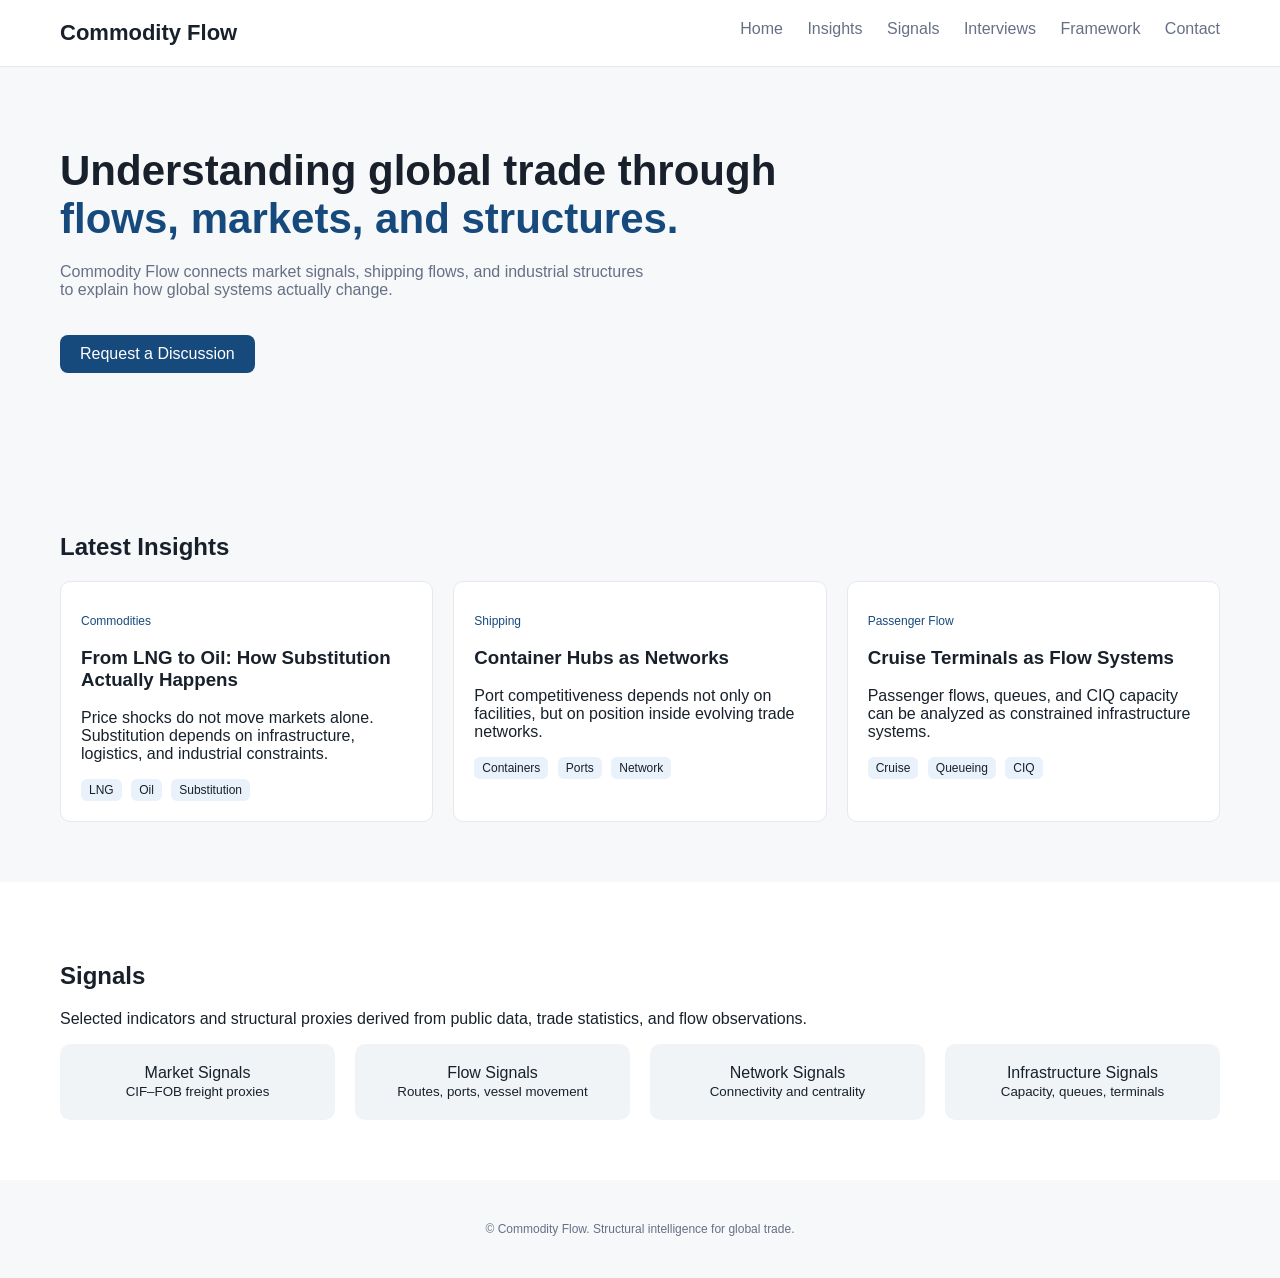
==== public/index.html @ becbda1e "Initial CFI site" ====
<!DOCTYPE html>
<html lang="en">
<head>
  <meta charset="UTF-8">
  <title>Commodity Flow</title>
  <link rel="stylesheet" href="static/css/style.css">
</head>
<body>

<header class="header">
  <div class="logo">Commodity Flow</div>
  <nav>
    <a href="index.html">Home</a>
    <a href="insights.html">Insights</a>
    <a href="signals.html">Signals</a>
    <a href="interviews.html">Interviews</a>
    <a href="framework.html">Framework</a>
    <a href="contact.html">Contact</a>
  </nav>
</header>

<section class="hero">
  <h1>Understanding global trade through<br><span>flows, markets, and structures.</span></h1>
  <p>Commodity Flow connects market signals, shipping flows, and industrial structures to explain how global systems actually change.</p>
  <a class="button" href="contact.html">Request a Discussion</a>
</section>

<section class="section">
  <h2>Latest Insights</h2>
  <div class="cards">
    
    <div class="card">
      <p class="category">Commodities</p>
      <h3>From LNG to Oil: How Substitution Actually Happens</h3>
      <p>Price shocks do not move markets alone. Substitution depends on infrastructure, logistics, and industrial constraints.</p>
      <div>
        
        <span class="tag">LNG</span>
        
        <span class="tag">Oil</span>
        
        <span class="tag">Substitution</span>
        
      </div>
    </div>
    
    <div class="card">
      <p class="category">Shipping</p>
      <h3>Container Hubs as Networks</h3>
      <p>Port competitiveness depends not only on facilities, but on position inside evolving trade networks.</p>
      <div>
        
        <span class="tag">Containers</span>
        
        <span class="tag">Ports</span>
        
        <span class="tag">Network</span>
        
      </div>
    </div>
    
    <div class="card">
      <p class="category">Passenger Flow</p>
      <h3>Cruise Terminals as Flow Systems</h3>
      <p>Passenger flows, queues, and CIQ capacity can be analyzed as constrained infrastructure systems.</p>
      <div>
        
        <span class="tag">Cruise</span>
        
        <span class="tag">Queueing</span>
        
        <span class="tag">CIQ</span>
        
      </div>
    </div>
    
  </div>
</section>

<section class="section light">
  <h2>Signals</h2>
  <p>Selected indicators and structural proxies derived from public data, trade statistics, and flow observations.</p>
  <div class="signal-grid">
    <div class="signal">Market Signals<br><small>CIF–FOB freight proxies</small></div>
    <div class="signal">Flow Signals<br><small>Routes, ports, vessel movement</small></div>
    <div class="signal">Network Signals<br><small>Connectivity and centrality</small></div>
    <div class="signal">Infrastructure Signals<br><small>Capacity, queues, terminals</small></div>
  </div>
</section>

<footer class="footer">
  <p>© Commodity Flow. Structural intelligence for global trade.</p>
</footer>

</body>
</html>
---- public/static/css/style.css ----
body {
  margin: 0;
  font-family: -apple-system, BlinkMacSystemFont, sans-serif;
  background: #f7f8fa;
  color: #18212b;
}

/* Header */
.header {
  background: white;
  padding: 20px 60px;
  display: flex;
  justify-content: space-between;
  border-bottom: 1px solid #e6e8ec;
}

.logo {
  font-weight: bold;
  font-size: 22px;
}

.header a {
  margin-left: 20px;
  text-decoration: none;
  color: #667085;
}

/* Hero */
.hero {
  padding: 80px 60px;
}

.hero h1 {
  font-size: 42px;
  margin: 0;
}

.hero span {
  color: #174a7c;
}

.hero p {
  margin-top: 20px;
  max-width: 600px;
  color: #667085;
}

.button {
  display: inline-block;
  margin-top: 20px;
  padding: 10px 20px;
  background: #174a7c;
  color: white;
  text-decoration: none;
  border-radius: 8px;
}

/* Section */
.section {
  padding: 60px;
}

.section.light {
  background: white;
}

/* Cards */
.cards {
  display: flex;
  gap: 20px;
}

.card {
  background: white;
  padding: 20px;
  border-radius: 10px;
  flex: 1;
  border: 1px solid #e6e8ec;
}

.category {
  font-size: 12px;
  color: #174a7c;
}

.tag {
  display: inline-block;
  background: #e9f2fa;
  padding: 4px 8px;
  margin-right: 5px;
  border-radius: 6px;
  font-size: 12px;
}

/* Signals */
.signal-grid {
  display: flex;
  gap: 20px;
}

.signal {
  background: #f1f4f7;
  padding: 20px;
  border-radius: 10px;
  flex: 1;
  text-align: center;
}

/* Footer */
.footer {
  padding: 30px;
  text-align: center;
  font-size: 12px;
  color: #667085;
}
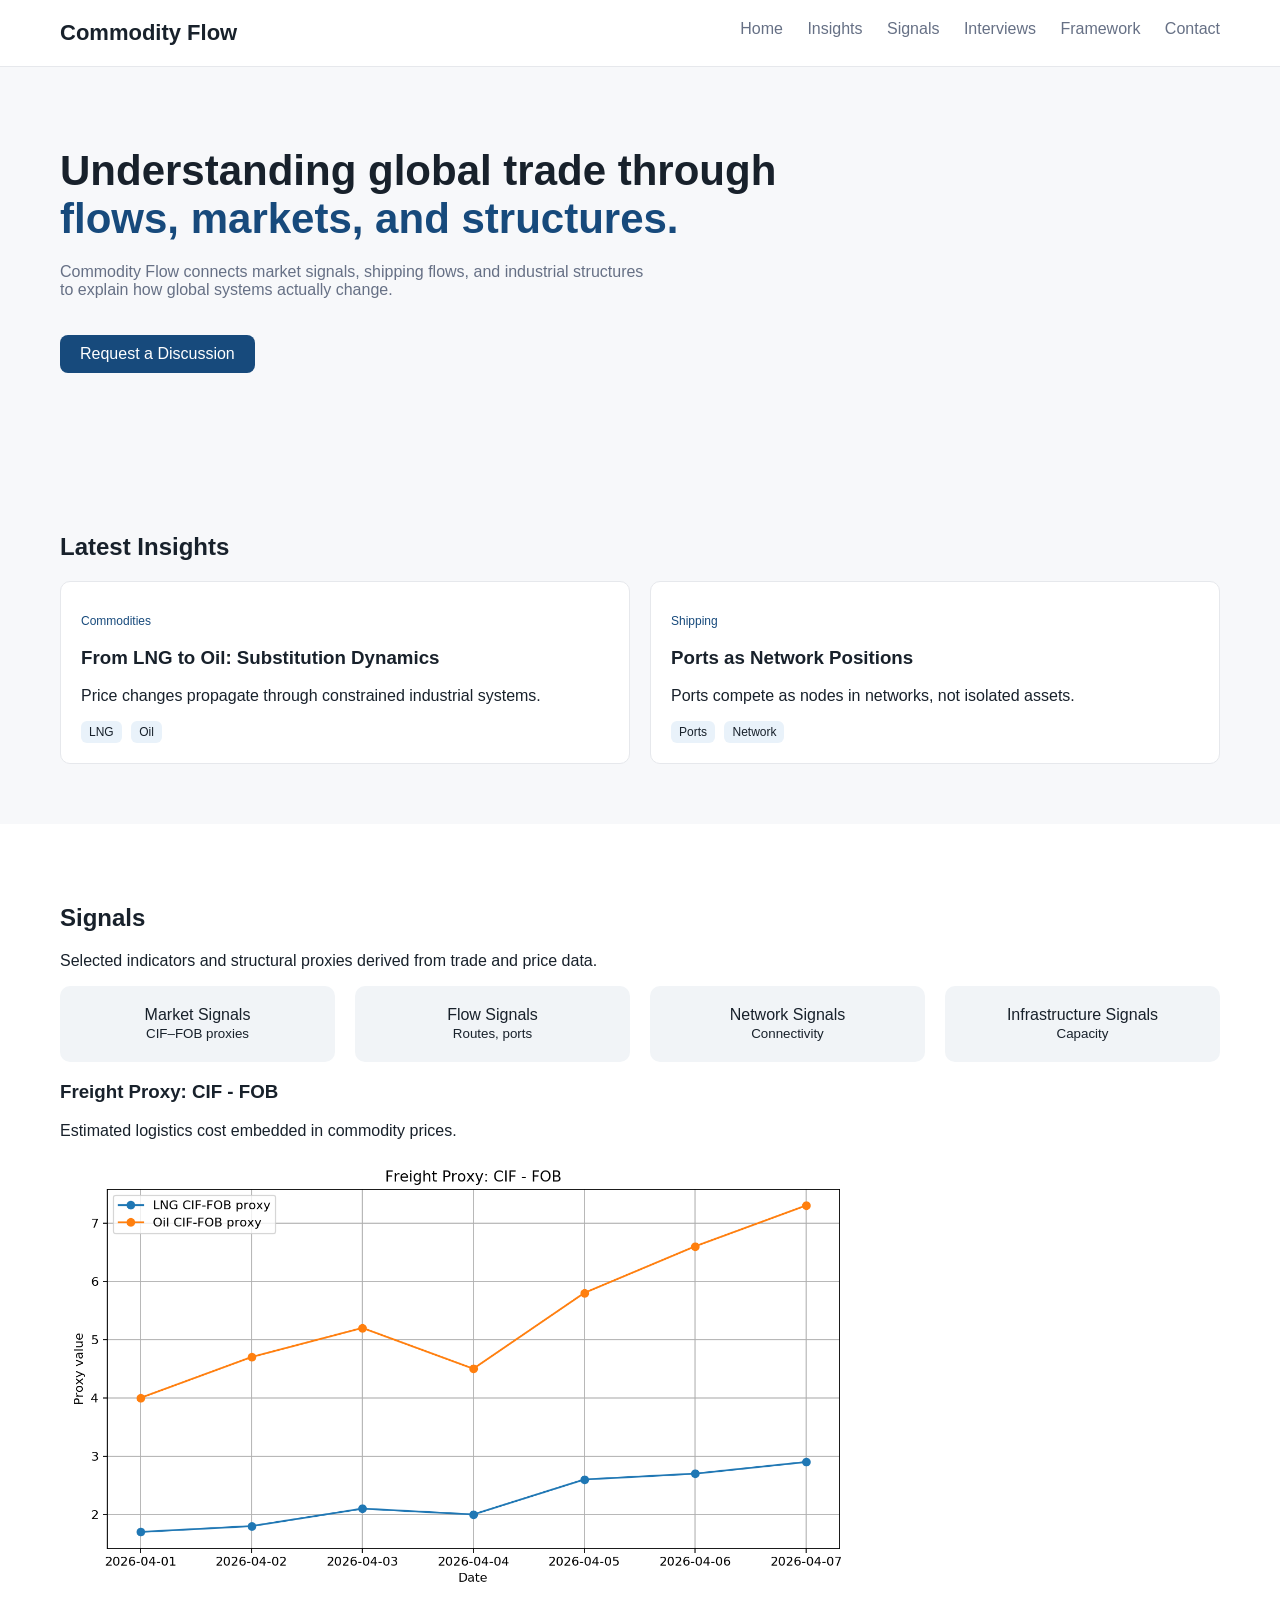
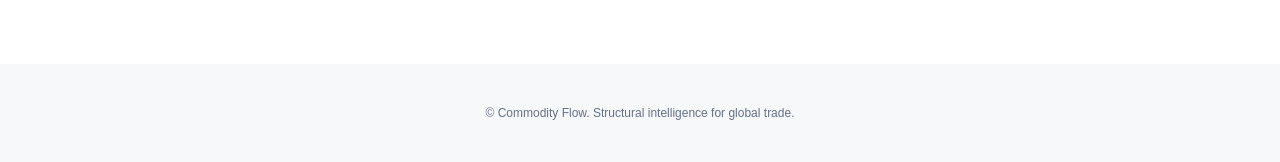
==== commit faeb1643: "Add signal chart display" ====
--- a/public/index.html
+++ b/public/index.html
@@ -32,45 +32,26 @@
     
     <div class="card">
       <p class="category">Commodities</p>
-      <h3>From LNG to Oil: How Substitution Actually Happens</h3>
-      <p>Price shocks do not move markets alone. Substitution depends on infrastructure, logistics, and industrial constraints.</p>
+      <h3>From LNG to Oil: Substitution Dynamics</h3>
+      <p>Price changes propagate through constrained industrial systems.</p>
       <div>
         
         <span class="tag">LNG</span>
         
         <span class="tag">Oil</span>
         
-        <span class="tag">Substitution</span>
-        
       </div>
     </div>
     
     <div class="card">
       <p class="category">Shipping</p>
-      <h3>Container Hubs as Networks</h3>
-      <p>Port competitiveness depends not only on facilities, but on position inside evolving trade networks.</p>
+      <h3>Ports as Network Positions</h3>
+      <p>Ports compete as nodes in networks, not isolated assets.</p>
       <div>
-        
-        <span class="tag">Containers</span>
         
         <span class="tag">Ports</span>
         
         <span class="tag">Network</span>
-        
-      </div>
-    </div>
-    
-    <div class="card">
-      <p class="category">Passenger Flow</p>
-      <h3>Cruise Terminals as Flow Systems</h3>
-      <p>Passenger flows, queues, and CIQ capacity can be analyzed as constrained infrastructure systems.</p>
-      <div>
-        
-        <span class="tag">Cruise</span>
-        
-        <span class="tag">Queueing</span>
-        
-        <span class="tag">CIQ</span>
         
       </div>
     </div>
@@ -80,13 +61,21 @@
 
 <section class="section light">
   <h2>Signals</h2>
-  <p>Selected indicators and structural proxies derived from public data, trade statistics, and flow observations.</p>
+  <p>Selected indicators and structural proxies derived from trade and price data.</p>
+
   <div class="signal-grid">
-    <div class="signal">Market Signals<br><small>CIF–FOB freight proxies</small></div>
-    <div class="signal">Flow Signals<br><small>Routes, ports, vessel movement</small></div>
-    <div class="signal">Network Signals<br><small>Connectivity and centrality</small></div>
-    <div class="signal">Infrastructure Signals<br><small>Capacity, queues, terminals</small></div>
+    <div class="signal">Market Signals<br><small>CIF–FOB proxies</small></div>
+    <div class="signal">Flow Signals<br><small>Routes, ports</small></div>
+    <div class="signal">Network Signals<br><small>Connectivity</small></div>
+    <div class="signal">Infrastructure Signals<br><small>Capacity</small></div>
   </div>
+
+  <div class="chart-card">
+    <h3>Freight Proxy: CIF - FOB</h3>
+    <p>Estimated logistics cost embedded in commodity prices.</p>
+    <img src="static/charts/freight_proxy.png" style="width:100%; max-width:800px;">
+  </div>
+
 </section>
 
 <footer class="footer">
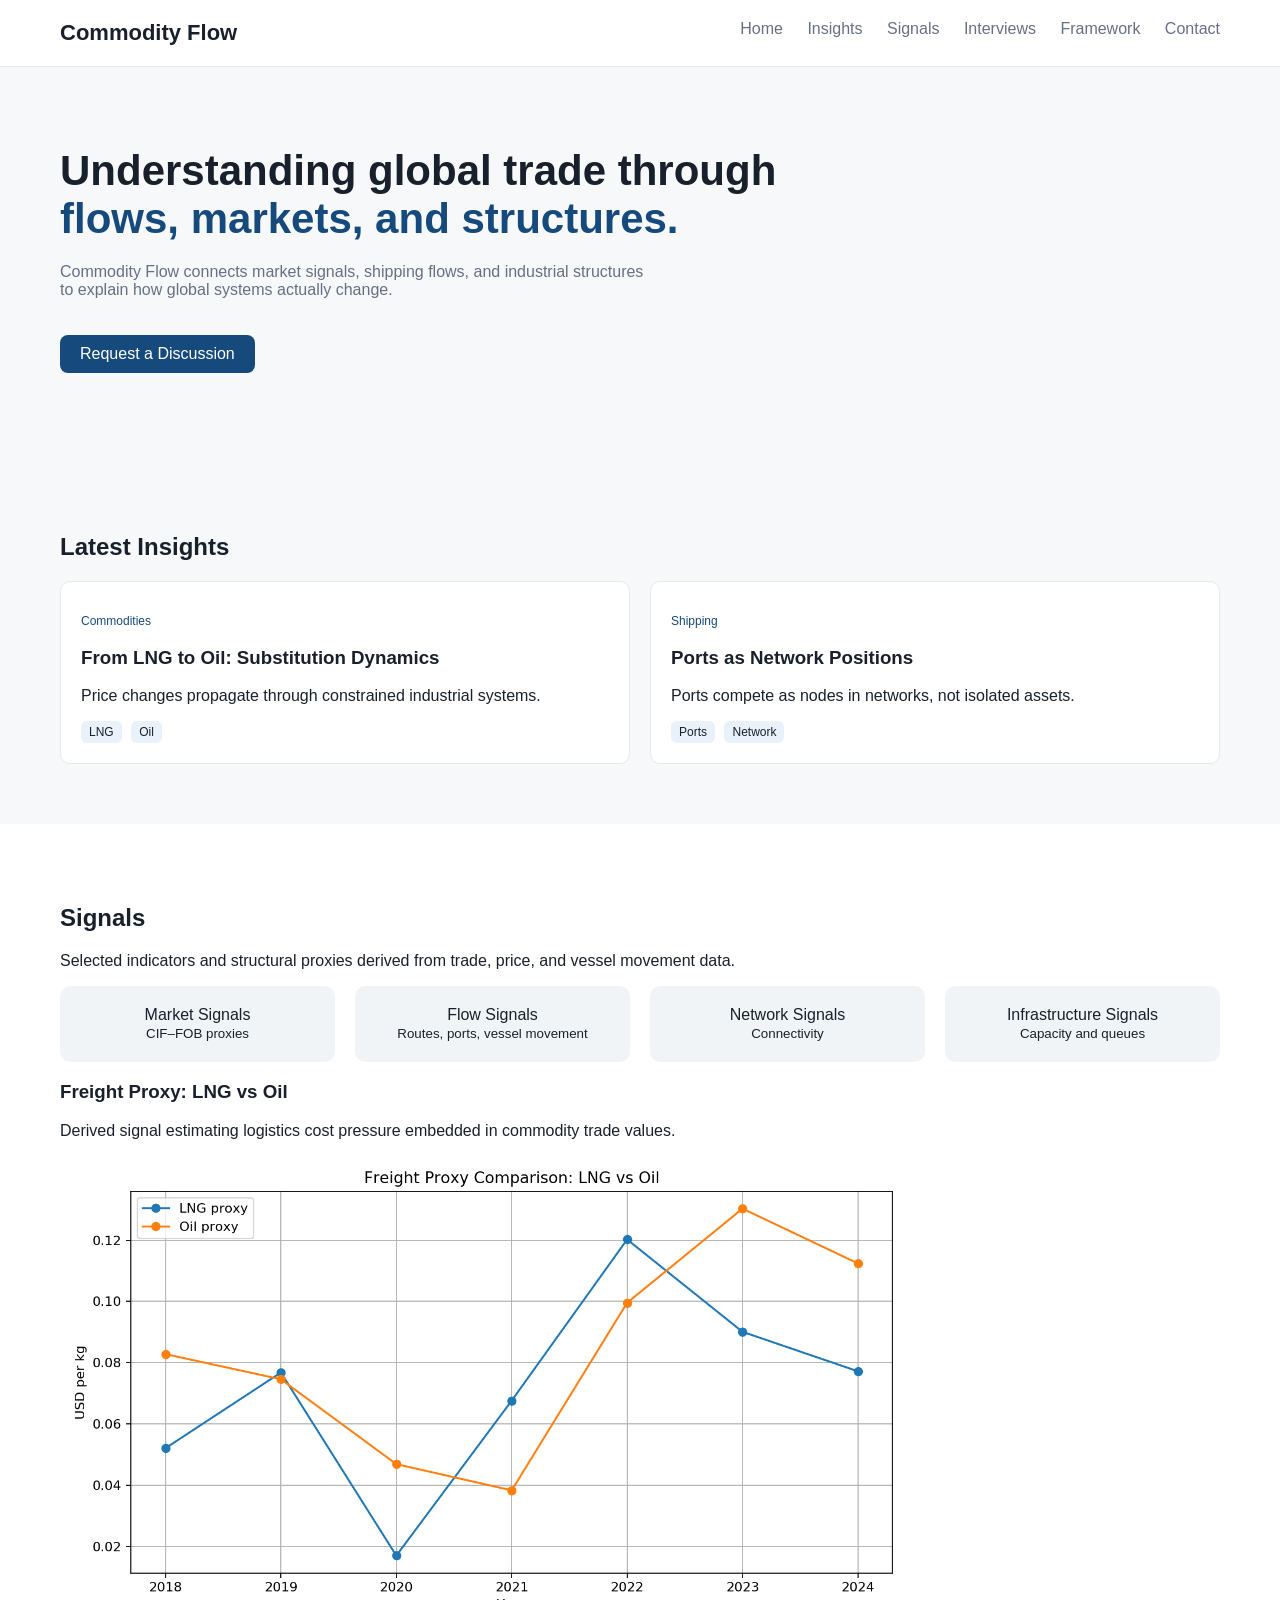
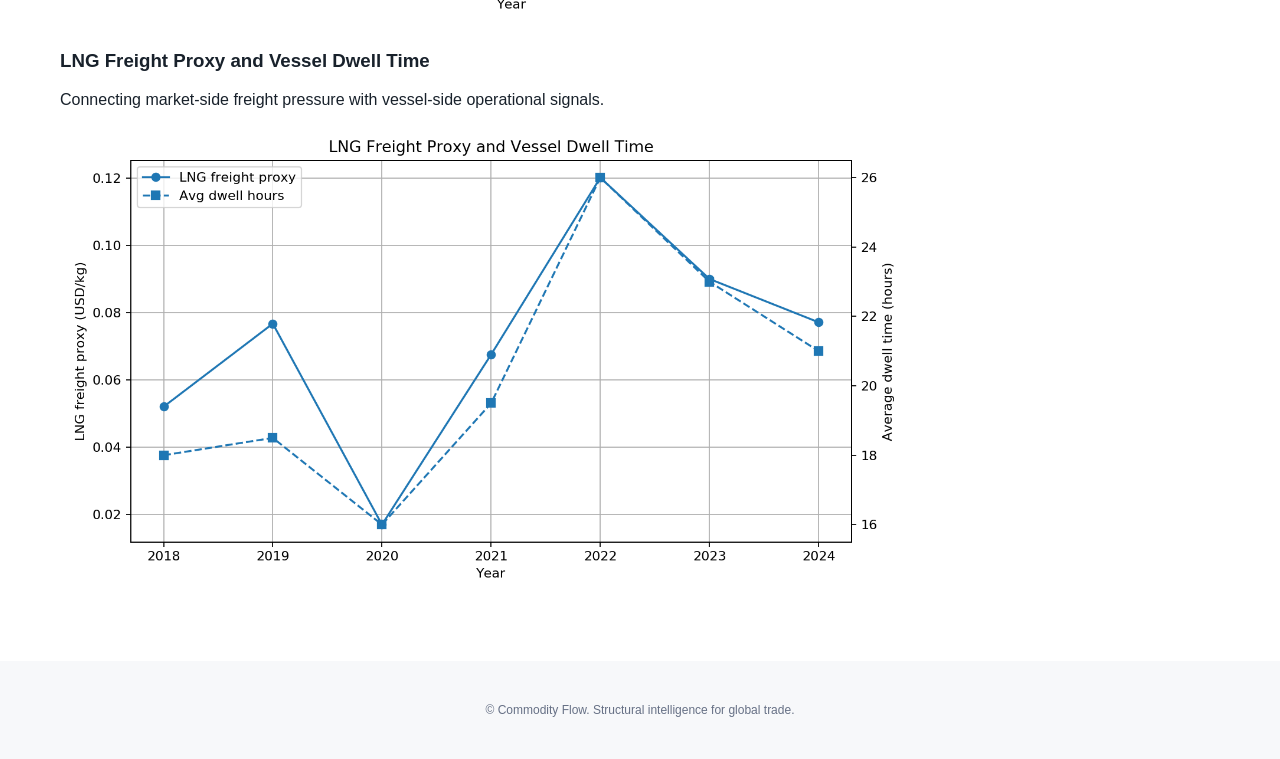
==== commit c774d32d: "Add vessel signal chart" ====
--- a/public/index.html
+++ b/public/index.html
@@ -61,19 +61,25 @@
 
 <section class="section light">
   <h2>Signals</h2>
-  <p>Selected indicators and structural proxies derived from trade and price data.</p>
+  <p>Selected indicators and structural proxies derived from trade, price, and vessel movement data.</p>
 
   <div class="signal-grid">
     <div class="signal">Market Signals<br><small>CIF–FOB proxies</small></div>
-    <div class="signal">Flow Signals<br><small>Routes, ports</small></div>
+    <div class="signal">Flow Signals<br><small>Routes, ports, vessel movement</small></div>
     <div class="signal">Network Signals<br><small>Connectivity</small></div>
-    <div class="signal">Infrastructure Signals<br><small>Capacity</small></div>
+    <div class="signal">Infrastructure Signals<br><small>Capacity and queues</small></div>
   </div>
 
   <div class="chart-card">
-    <h3>Freight Proxy: CIF - FOB</h3>
-    <p>Estimated logistics cost embedded in commodity prices.</p>
-    <img src="static/charts/freight_proxy.png" style="width:100%; max-width:800px;">
+    <h3>Freight Proxy: LNG vs Oil</h3>
+    <p>Derived signal estimating logistics cost pressure embedded in commodity trade values.</p>
+    <img src="static/charts/freight_proxy.png" style="width:100%; max-width:850px;">
+  </div>
+
+  <div class="chart-card">
+    <h3>LNG Freight Proxy and Vessel Dwell Time</h3>
+    <p>Connecting market-side freight pressure with vessel-side operational signals.</p>
+    <img src="static/charts/lng_freight_vessel_signal.png" style="width:100%; max-width:850px;">
   </div>
 
 </section>
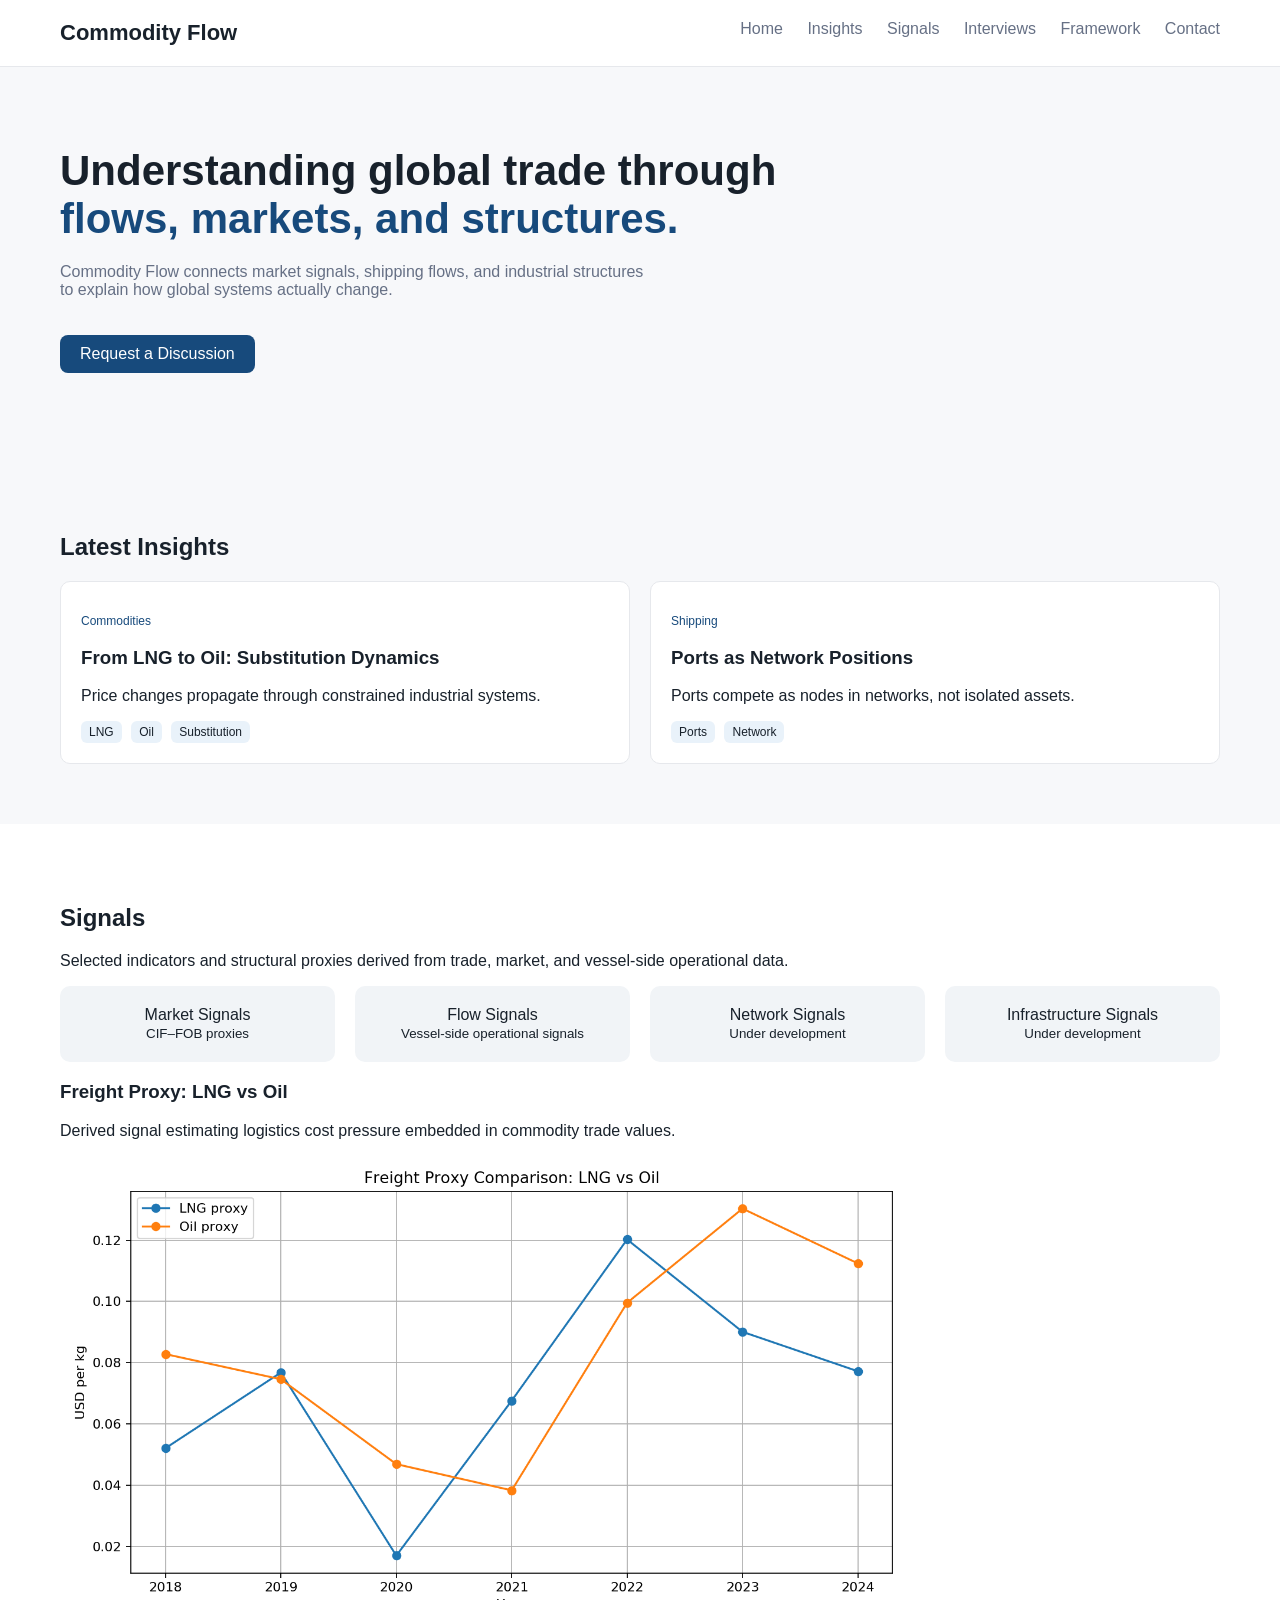
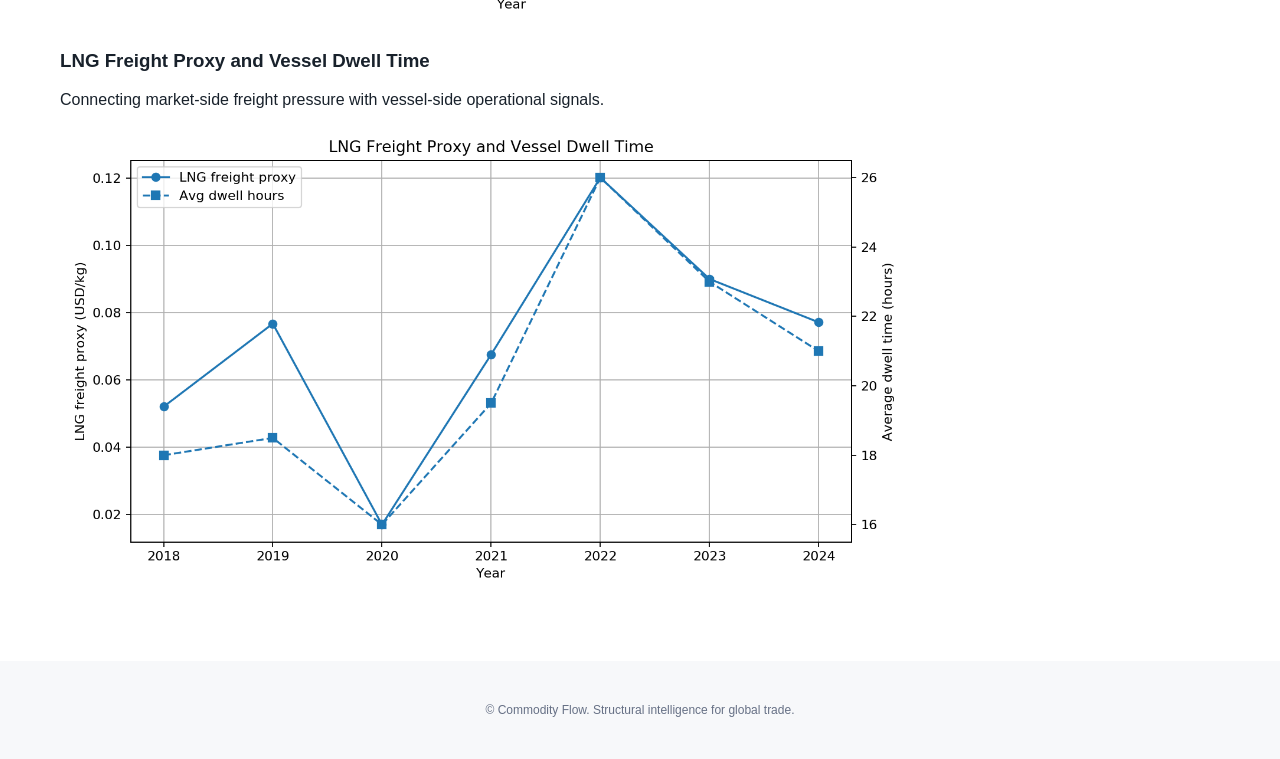
==== commit 9fd64e84: "Show vessel dwell signal only" ====
--- a/public/index.html
+++ b/public/index.html
@@ -40,6 +40,8 @@
         
         <span class="tag">Oil</span>
         
+        <span class="tag">Substitution</span>
+        
       </div>
     </div>
     
@@ -61,13 +63,13 @@
 
 <section class="section light">
   <h2>Signals</h2>
-  <p>Selected indicators and structural proxies derived from trade, price, and vessel movement data.</p>
+  <p>Selected indicators and structural proxies derived from trade, market, and vessel-side operational data.</p>
 
   <div class="signal-grid">
     <div class="signal">Market Signals<br><small>CIF–FOB proxies</small></div>
-    <div class="signal">Flow Signals<br><small>Routes, ports, vessel movement</small></div>
-    <div class="signal">Network Signals<br><small>Connectivity</small></div>
-    <div class="signal">Infrastructure Signals<br><small>Capacity and queues</small></div>
+    <div class="signal">Flow Signals<br><small>Vessel-side operational signals</small></div>
+    <div class="signal">Network Signals<br><small>Under development</small></div>
+    <div class="signal">Infrastructure Signals<br><small>Under development</small></div>
   </div>
 
   <div class="chart-card">
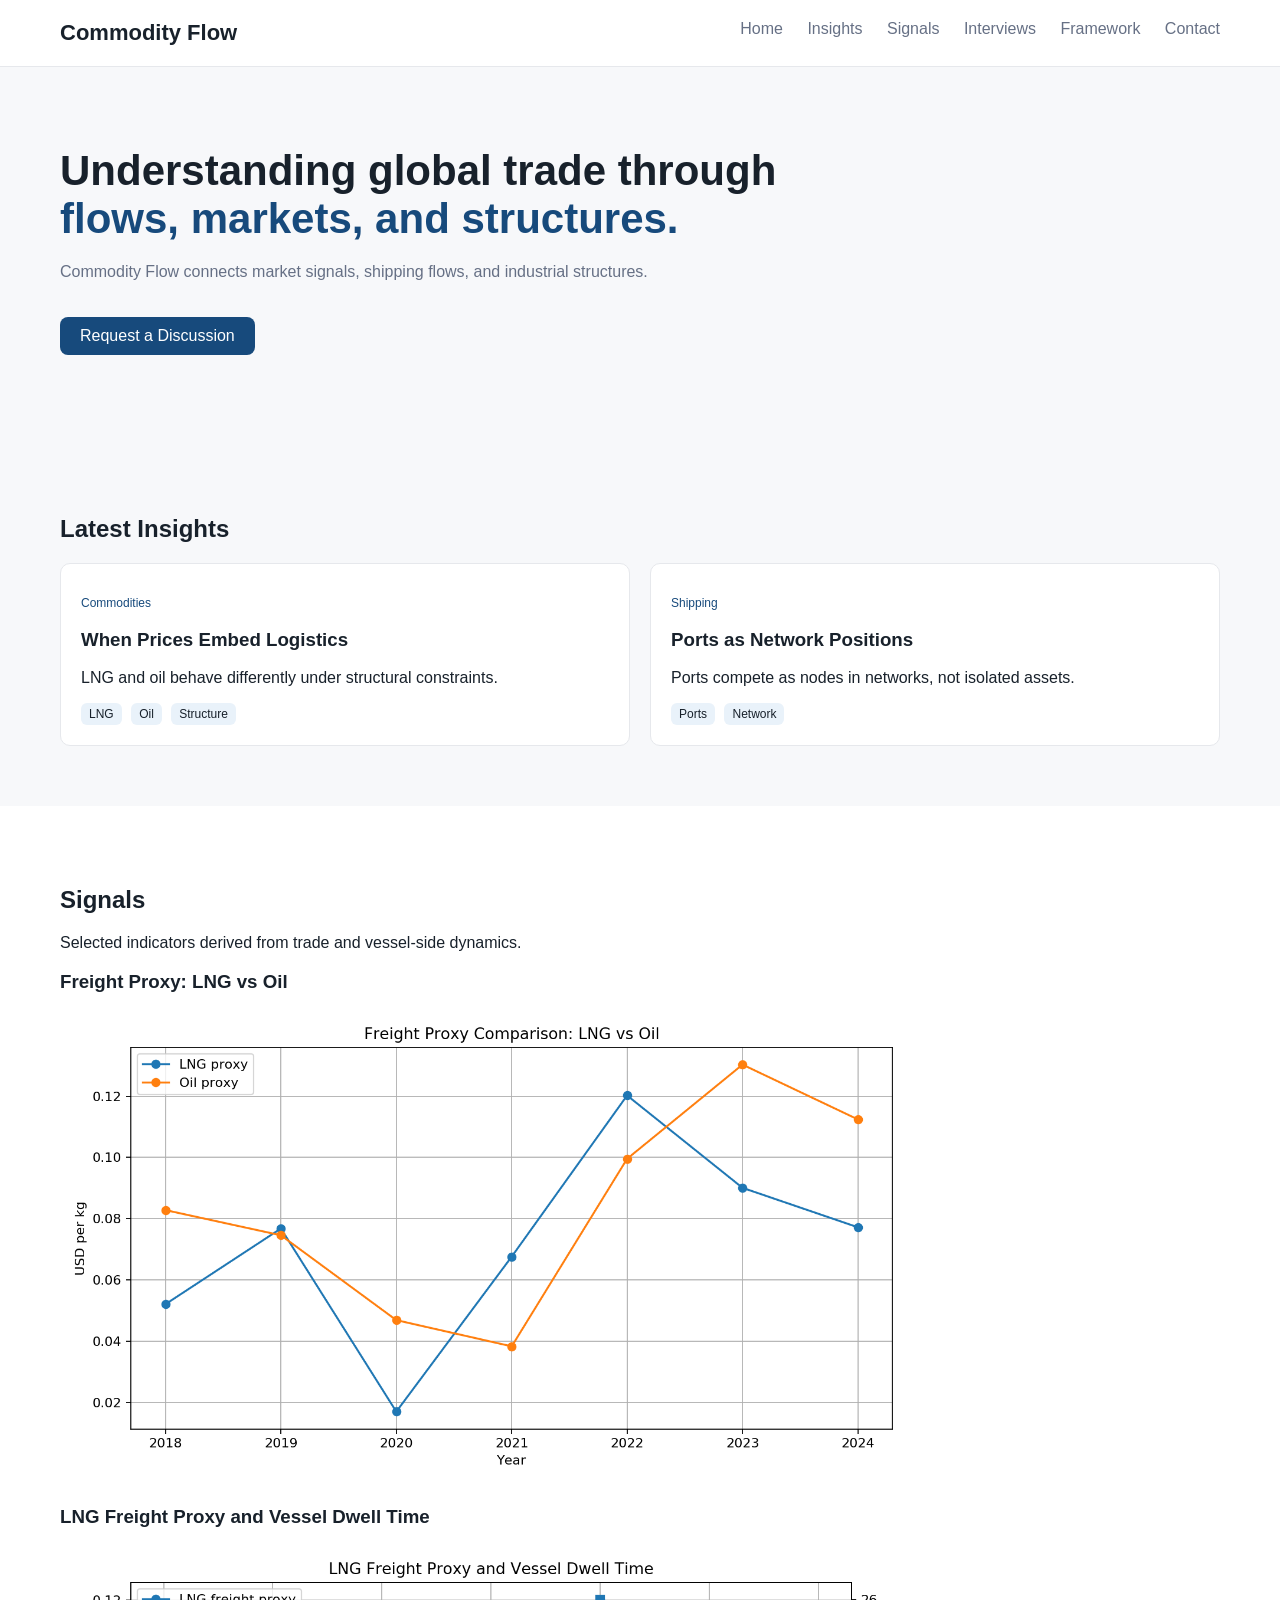
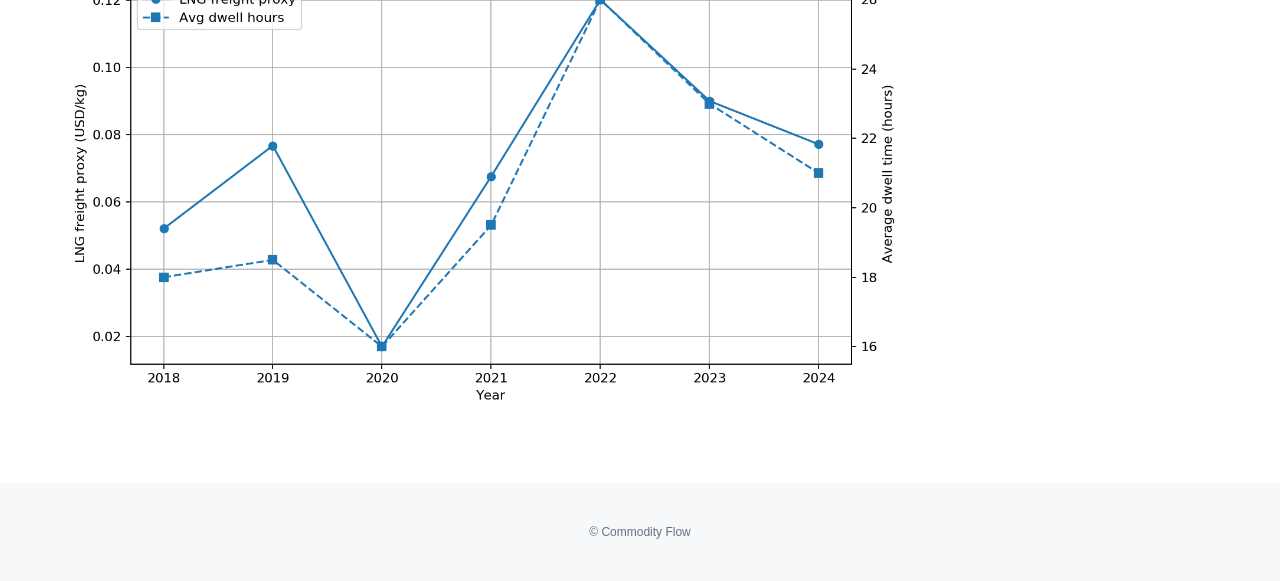
==== commit bd085b42: "Add clickable Insights card" ====
--- a/public/index.html
+++ b/public/index.html
@@ -22,72 +22,58 @@
 
 <section class="hero">
   <h1>Understanding global trade through<br><span>flows, markets, and structures.</span></h1>
-  <p>Commodity Flow connects market signals, shipping flows, and industrial structures to explain how global systems actually change.</p>
+  <p>Commodity Flow connects market signals, shipping flows, and industrial structures.</p>
   <a class="button" href="contact.html">Request a Discussion</a>
 </section>
 
 <section class="section">
   <h2>Latest Insights</h2>
   <div class="cards">
-    
+
     <div class="card">
       <p class="category">Commodities</p>
-      <h3>From LNG to Oil: Substitution Dynamics</h3>
-      <p>Price changes propagate through constrained industrial systems.</p>
+      <a href="insights.html" style="text-decoration:none; color:inherit;">
+        <h3>When Prices Embed Logistics</h3>
+      </a>
+      <p>LNG and oil behave differently under structural constraints.</p>
       <div>
-        
         <span class="tag">LNG</span>
-        
         <span class="tag">Oil</span>
-        
-        <span class="tag">Substitution</span>
-        
+        <span class="tag">Structure</span>
       </div>
     </div>
-    
+
     <div class="card">
       <p class="category">Shipping</p>
       <h3>Ports as Network Positions</h3>
       <p>Ports compete as nodes in networks, not isolated assets.</p>
       <div>
-        
         <span class="tag">Ports</span>
-        
         <span class="tag">Network</span>
-        
       </div>
     </div>
-    
+
   </div>
 </section>
 
 <section class="section light">
   <h2>Signals</h2>
-  <p>Selected indicators and structural proxies derived from trade, market, and vessel-side operational data.</p>
-
-  <div class="signal-grid">
-    <div class="signal">Market Signals<br><small>CIF–FOB proxies</small></div>
-    <div class="signal">Flow Signals<br><small>Vessel-side operational signals</small></div>
-    <div class="signal">Network Signals<br><small>Under development</small></div>
-    <div class="signal">Infrastructure Signals<br><small>Under development</small></div>
-  </div>
+  <p>Selected indicators derived from trade and vessel-side dynamics.</p>
 
   <div class="chart-card">
     <h3>Freight Proxy: LNG vs Oil</h3>
-    <p>Derived signal estimating logistics cost pressure embedded in commodity trade values.</p>
     <img src="static/charts/freight_proxy.png" style="width:100%; max-width:850px;">
   </div>
 
   <div class="chart-card">
     <h3>LNG Freight Proxy and Vessel Dwell Time</h3>
-    <p>Connecting market-side freight pressure with vessel-side operational signals.</p>
     <img src="static/charts/lng_freight_vessel_signal.png" style="width:100%; max-width:850px;">
   </div>
 
 </section>
 
 <footer class="footer">
-  <p>© Commodity Flow. Structural intelligence for global trade.</p>
+  <p>© Commodity Flow</p>
 </footer>
 
 </body>
